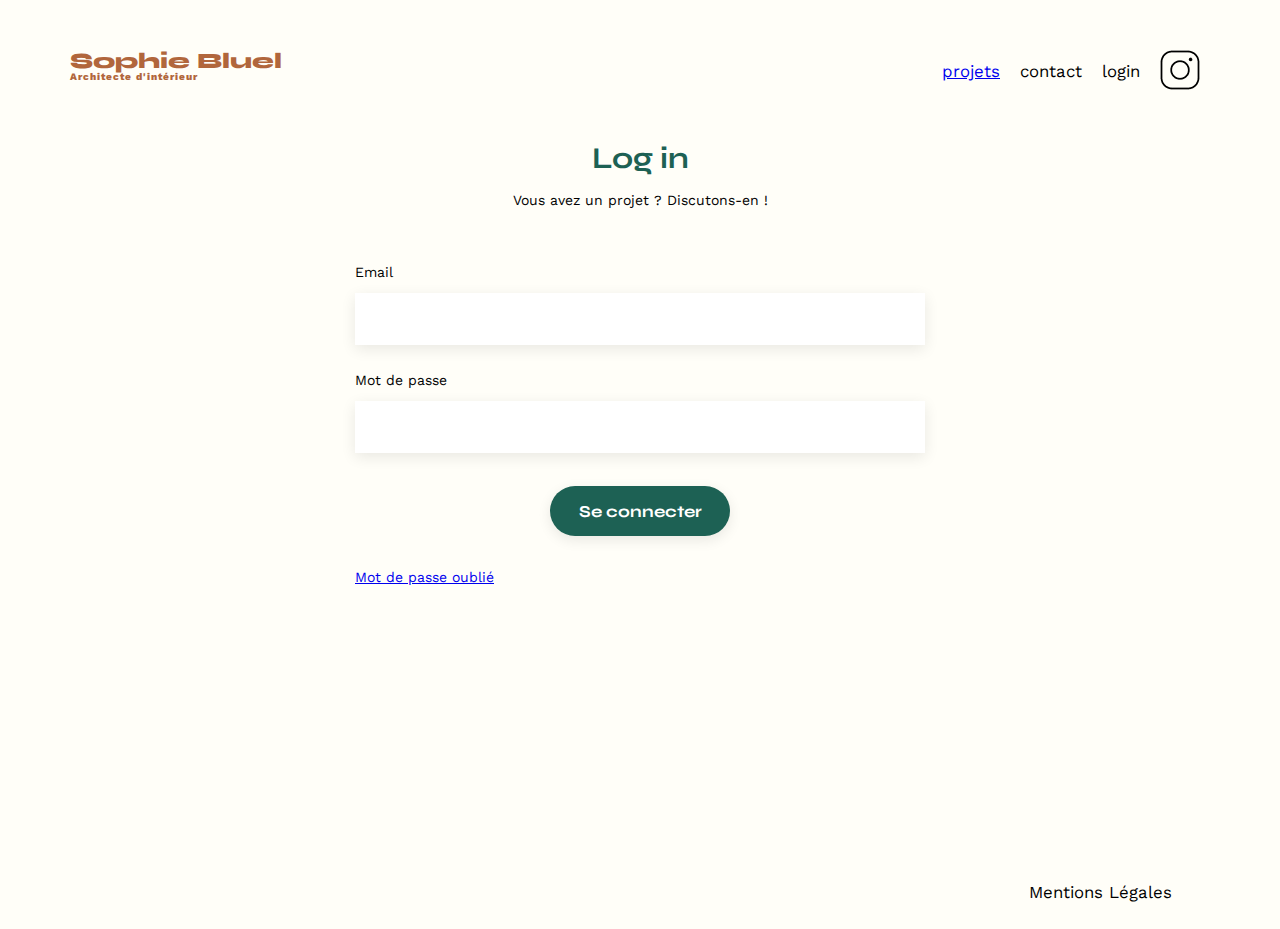
==== FrontEnd/login.html @ 439a0d3c "Added Data retrieve of all work - Added dynamic filters for those works" ====
<!DOCTYPE html>
<html lang="fr">

<head>
	<meta charset="UTF-8">
	<title>Sophie Bluel - Architecte d'intérieur</title>
	<meta name="viewport" content="width=device-width, initial-scale=1.0">
	<link rel="preconnect" href="https://fonts.googleapis.com">
	<link rel="preconnect" href="https://fonts.gstatic.com" crossorigin>
	<link href="https://fonts.googleapis.com/css2?family=Syne:wght@700;800&family=Work+Sans&display=swap"
		rel="stylesheet">
	<meta name="description" content="">
	<link rel="stylesheet" href="./assets/style.css">
	<script src="script.js" defer></script>
</head>

<body>
	<header>
		<h1>Sophie Bluel <span>Architecte d'intérieur</span></h1>
		<nav>
			<ul>
				<li><a href="./index.html">projets</a></li>
				<li>contact</li>
				<li>login</li>
				<li><img src="./assets/icons/instagram.png" alt="Instagram"></li>
			</ul>
		</nav>
	</header>
	<main>
		<section id="login">
			<h2>Log in</h2>
			<p>Vous avez un projet ? Discutons-en !</p>
			<form action="#" method="post">
				<label for="email">Email</label>
				<input type="email" name="email" id="email">
				<label for="password">Mot de passe</label>
				<input type="password" id="pass" name="password" minlength="8" required>
				<input type="submit" value="Se connecter">
			</form>
			<a href="#" class="forgotpw">Mot de passe oublié</a>
		</section>
	</main>

	<footer>
		<nav>
			<ul>
				<li>Mentions Légales</li>
			</ul>
		</nav>
	</footer>
</body>

</html>
---- FrontEnd/assets/style.css ----
/* http://meyerweb.com/eric/tools/css/reset/
   v2.0 | 20110126
   License: none (public domain)
*/

html,
body,
div,
span,
applet,
object,
iframe,
h1,
h2,
h3,
h4,
h5,
h6,
p,
blockquote,
pre,
a,
abbr,
acronym,
address,
big,
cite,
code,
del,
dfn,
em,
img,
ins,
kbd,
q,
s,
samp,
small,
strike,
strong,
sub,
sup,
tt,
var,
b,
u,
i,
center,
dl,
dt,
dd,
ol,
ul,
li,
fieldset,
form,
label,
legend,
table,
caption,
tbody,
tfoot,
thead,
tr,
th,
td,
article,
aside,
canvas,
details,
embed,
figure,
figcaption,
footer,
header,
hgroup,
menu,
nav,
output,
ruby,
section,
summary,
time,
mark,
audio,
video {
	margin: 0;
	padding: 0;
	border: 0;
	font-size: 100%;
	font: inherit;
	vertical-align: baseline;
}
/* HTML5 display-role reset for older browsers */
article,
aside,
details,
figcaption,
figure,
footer,
header,
hgroup,
menu,
nav,
section {
	display: block;
}
body {
	line-height: 1;
}
ol,
ul {
	list-style: none;
}
blockquote,
q {
	quotes: none;
}
blockquote:before,
blockquote:after,
q:before,
q:after {
	content: "";
	content: none;
}
table {
	border-collapse: collapse;
	border-spacing: 0;
}
/** end reset css**/
body {
	max-width: 1140px;
	margin: auto;
	font-family: "Work Sans";
	font-size: 14px;
	height: 100%;
	background-color: #FFFEF8;
}
header {
	display: flex;
	justify-content: space-between;
	margin: 50px 0;
}
section {
	margin: 50px 0;
}

h1 {
	display: flex;
	flex-direction: column;
	font-family: "Syne";
	font-size: 22px;
	font-weight: 800;
	color: #b1663c;
}

h1 > span {
	font-family: "Work Sans";
	font-size: 10px;
	letter-spacing: 0.1em;
}

h2 {
	font-family: "Syne";
	font-weight: 700;
	font-size: 30px;
	color: #1d6154;
}
nav ul {
	display: flex;
	align-items: center;
	list-style-type: none;
}
nav li {
	padding: 0 10px;
	font-size: 1.2em;
}

li:hover {
	color: #b1663c;
}
#introduction {
	display: flex;
	align-items: center;
}
#introduction figure {
	flex: 1;
}
#introduction img {
	display: block;
	margin: auto;
	width: 80%;
}

#introduction article {
	flex: 1;
}
#introduction h2 {
	margin-bottom: 1em;
}

#introduction p {
	margin-bottom: 0.5em;
}
#portfolio h2 {
	text-align: center;
	margin-bottom: 1em;
}
.gallery {
	width: 100%;
	display: grid;
	grid-template-columns: 1fr 1fr 1fr;
	grid-column-gap: 20px;
	grid-row-gap: 20px;
}

.gallery img {
	width: 100%;
}
#contact {
	width: 50%;
	margin: auto;
}
#contact > * {
	text-align: center;
}
#contact h2 {
	margin-bottom: 20px;
}
#contact form {
	text-align: left;
	margin-top: 30px;
	display: flex;
	flex-direction: column;
}

#contact input {
	height: 50px;
	font-size: 1.2em;
	border: none;
	box-shadow: 0px 4px 14px rgba(0, 0, 0, 0.09);
}
#contact label {
	margin: 2em 0 1em 0;
}
#contact textarea {
	border: none;
	box-shadow: 0px 4px 14px rgba(0, 0, 0, 0.09);
}

input[type="submit"] {
	font-family: "Syne";
	font-weight: 700;
	color: white;
	background-color: #1d6154;
	margin: 2em auto;
	width: 180px;
	text-align: center;
	border-radius: 60px;
}

footer nav ul {
	display: flex;
	justify-content: flex-end;
	margin: 2em;
}

/* my code */
.filter-menu {
	display: flex;
	flex-direction: row;
	justify-content: center;
	gap: 10px;
	margin-top: 50px;
	margin-bottom: 50px;
}

.filter-option {
	padding: 9px 30px;
}

.rounded {
	border: 2px solid #1d6154;
	border-radius: 60px;
	color: #1d6154;
	font-family: "Syne";
	font-style: normal;
	font-weight: 700;
	font-size: 16px;
	line-height: 19px;
	text-align: center;
	transform: scale(1);
	transition:transform 150ms ease;
}

.--selected{
	color: #fff;
	background-color: #1d6154;
	/* transform: scale(1.025);
	transition:transform 150ms ease; */
}

.rounded:hover{
	transform: scale(1.025);
	transition:transform 150ms ease;
}


#login {
	width: 50%;
	margin: auto;
	margin-bottom:300px ;
}
#login > * {
	text-align: center;
}
#login h2 {
	margin-bottom: 20px;
}
#login form {
	text-align: left;
	margin-top: 30px;
	display: flex;
	flex-direction: column;
}
#login input {
	height: 50px;
	font-size: 1.2em;
	border: none;
	box-shadow: 0px 4px 14px rgba(0, 0, 0, 0.09);
}
#login label {
	margin: 2em 0 1em 0;
}
#login textarea {
	border: none;
	box-shadow: 0px 4px 14px rgba(0, 0, 0, 0.09);
}
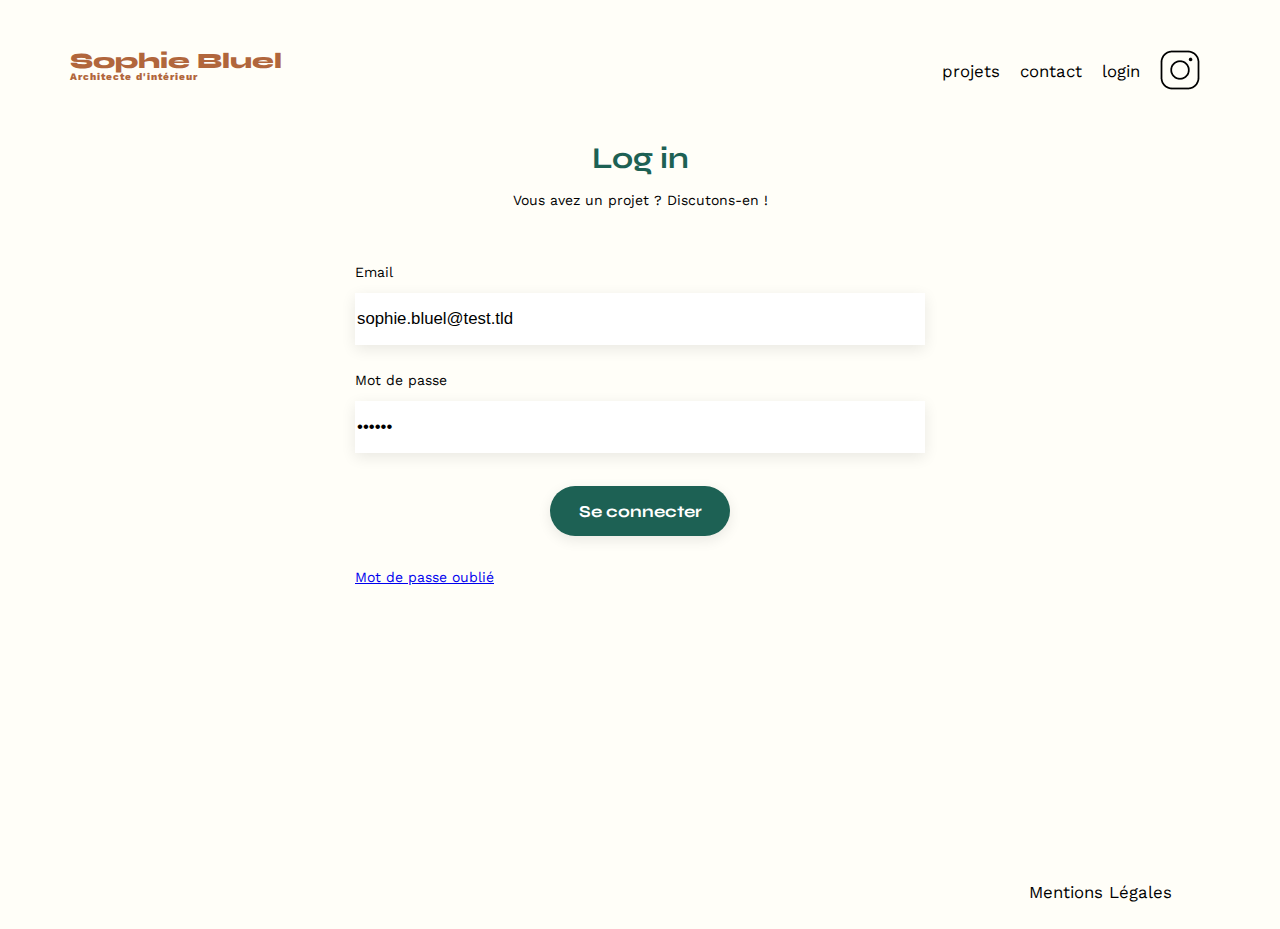
==== commit 458b6fc7: "Delete working dyn, post still having problem with" ====
--- a/FrontEnd/login.html
+++ b/FrontEnd/login.html
@@ -11,7 +11,7 @@
 		rel="stylesheet">
 	<meta name="description" content="">
 	<link rel="stylesheet" href="./assets/style.css">
-	<script src="script.js" defer></script>
+	<script src="login.js" defer></script>
 </head>
 
 <body>
@@ -19,7 +19,7 @@
 		<h1>Sophie Bluel <span>Architecte d'intérieur</span></h1>
 		<nav>
 			<ul>
-				<li><a href="./index.html">projets</a></li>
+				<li><a href="./index.html" id="projB">projets</a></li>
 				<li>contact</li>
 				<li>login</li>
 				<li><img src="./assets/icons/instagram.png" alt="Instagram"></li>
@@ -32,9 +32,9 @@
 			<p>Vous avez un projet ? Discutons-en !</p>
 			<form action="#" method="post">
 				<label for="email">Email</label>
-				<input type="email" name="email" id="email">
-				<label for="password">Mot de passe</label>
-				<input type="password" id="pass" name="password" minlength="8" required>
+				<input type="email" name="email" id="email" value="sophie.bluel@test.tld">
+				<label for="pass">Mot de passe</label>
+				<input type="password" id="pass" name="password" minlength="5" required value="S0phie">
 				<input type="submit" value="Se connecter">
 			</form>
 			<a href="#" class="forgotpw">Mot de passe oublié</a>
--- a/FrontEnd/assets/style.css
+++ b/FrontEnd/assets/style.css
@@ -134,7 +134,7 @@
 	font-family: "Work Sans";
 	font-size: 14px;
 	height: 100%;
-	background-color: #FFFEF8;
+	background-color: #fffef8;
 }
 header {
 	display: flex;
@@ -204,7 +204,7 @@
 }
 #portfolio h2 {
 	text-align: center;
-	margin-bottom: 1em;
+	/* margin-bottom: 1em; */
 }
 .gallery {
 	width: 100%;
@@ -265,7 +265,47 @@
 	margin: 2em;
 }
 
-/* my code */
+/*     -----------------------   my code ----------------------- */
+
+.top-blackLine {
+	display: none;
+	justify-content: center;
+	align-items: center;
+	width: 100%;
+	height: 60px;
+	background: black;
+	position: absolute;
+	top: 0px;
+	left: 0px;
+}
+
+.top-blackLine_nav {
+	display: flex;
+	gap: 25px;
+	align-items: center;
+}
+
+.editionModeBtn {
+	color: white;
+	text-decoration: none;
+}
+
+.publicateChangesBtn {
+	color: black;
+	background-color: white;
+	text-decoration: none;
+	padding: 11px 23px;
+	font-weight: 700;
+	text-align: center;
+	border-radius: 60px;
+	border: 2px solid white;
+	transition: transform 150ms ease;
+}
+
+.--adjustedMainHeader {
+	margin-top: 100px;
+}
+
 .filter-menu {
 	display: flex;
 	flex-direction: row;
@@ -290,26 +330,257 @@
 	line-height: 19px;
 	text-align: center;
 	transform: scale(1);
-	transition:transform 150ms ease;
-}
-
-.--selected{
+	transition: transform 150ms ease;
+}
+
+.--selected {
 	color: #fff;
 	background-color: #1d6154;
-	/* transform: scale(1.025);
-	transition:transform 150ms ease; */
-}
-
-.rounded:hover{
+}
+
+.rounded:hover {
 	transform: scale(1.025);
-	transition:transform 150ms ease;
-}
-
-
+	transition: transform 150ms ease;
+}
+
+.modify {
+	display: none;
+	font-family: "Work Sans";
+	font-size: 14px;
+	text-decoration: none;
+	color: black;
+	cursor: pointer;
+}
+
+.--adjustedmodify {
+	margin-left: 55px;
+	margin-top: 10px;
+}
+
+.--adjustedPortfolioHeader {
+	margin-left: 80px;
+}
+
+#logB {
+	text-decoration: none;
+	color: Black;
+}
+
+#logB:hover {
+	color: #b1663c;
+}
+
+#projB {
+	text-decoration: none;
+	color: Black;
+}
+
+#projB:hover {
+	color: #b1663c;
+}
+
+#portfolio_header {
+	margin-bottom: 1em;
+	display: flex;
+	align-items: center;
+	justify-content: center;
+	gap: 20px;
+}
+
+#modifyProject {
+	color: black;
+	border: none;
+	background-color: #fffef8;
+}
+#modifyProject:hover {
+	transform: scale(1.1);
+	transition: transform 100ms ease;
+}
+
+#sbModal {
+	display: none;
+	position: fixed;
+	box-sizing: border-box;
+	/* 	overflow: hidden; */
+	z-index: 1;
+	margin: auto;
+	overflow: auto;
+	padding: 60px 105px 50px 105px;
+	border-radius: 10px;
+	left: 0;
+	top: 200px;
+	right: 0;
+	bottom: 200px;
+	width: 630px;
+	height: 730px;
+	background: #ffffff;
+	animation: modalAppear 300ms ease-in;
+}
+
+.modal-content {
+	display: flex;
+	flex-direction: column;
+	align-items: center;
+	width: 100%;
+	height: 100%;
+	gap: 40px;
+}
+
+#sbModal .close {
+	font-size: 24px;
+	cursor: pointer;
+	top: 26px;
+	right: 30px;
+	position: absolute;
+	font-weight: bold;
+}
+
+#sbModal .previous {
+	font-size: 16px;
+	cursor: pointer;
+	top: 26px;
+	left: 30px;
+	position: absolute;
+}
+
+.modal_title {
+	font-family: "Work Sans";
+	font-style: normal;
+	font-weight: 400;
+	font-size: 26px;
+	line-height: 30px;
+}
+
+.smlGallery {
+	display: grid;
+	grid-template-columns: 1fr 1fr 1fr 1fr 1fr;
+	grid-column-gap: 9px;
+	grid-row-gap: 12px;
+}
+.smlGallery img {
+	width: 78px;
+	height: 100px;
+	cursor: grab;
+}
+
+.--imgSelected {
+	opacity: 0.5;
+}
+
+.smlGallery i {
+	color: white;
+	position: absolute;
+	top: 5px;
+	right: 5px;
+	background-color: black;
+	padding: 3px;
+	font-size: 10px;
+	cursor: pointer;
+}
+
+.smlGallery figure {
+	position: relative;
+}
+
+.addPic_btn {
+	width: 237px;
+	height: 36px;
+	font-weight: 700;
+}
+
+.delete_btn {
+	width: 237px;
+	height: 17px;
+	font-weight: 400;
+	color: red;
+	border: none;
+	background-color: #fff;
+}
+
+.pic_add-img-label  {
+	display: flex;
+	flex-direction: column;
+	justify-content: center;
+	align-items: center;
+	width: 420px;
+	height: 170px;
+	background: #e8f1f7;
+	border-radius: 5px;
+}
+
+.pic_add-title-label, .pic_add-category-label {
+	margin-top: 30px;
+}
+
+#photo {
+	/* display: none; */
+}
+
+#file-upload-button {
+	background-color: #1d6154;
+}
+
+.addPicIcon {
+	font-size: 64px;
+	color: grey;
+}
+
+.addPic_Description-title {
+	color: #306685;
+	padding: 10px 33px;
+	border-radius: 50px;
+	background-color: #cbd6dc;
+	margin-top: 20px;
+}
+
+.addPic_Description-byline {
+	font-size: 10px;
+	margin-top: 8px;
+}
+
+
+
+.--grayEffect {
+	background: rgba(0, 0, 0, 0.3);
+	animation: smoothingbgcolor 250ms ease;
+}
+
+.--blurEffect {
+	filter: blur(5px);
+	animation: blurEffect 750ms ease;
+}
+
+#submitForm {
+	display: flex;
+	flex-direction: column;
+}
+.select-title,
+.select-category {
+	z-index: 2;
+	box-sizing: border-box;
+	width: 420px;
+	height: 51px;
+	margin-top: 10px;
+	margin-bottom: 20px;
+	border: 0px solid;
+	background-color: transparent;
+	box-shadow: 0px 4px 14px rgba(0, 0, 0, 0.2);
+	outline: none;
+	padding: 0px;
+	font-family: "Work Sans";
+	font-size: 16px;
+}
+
+#submitBtn {
+	padding: 10px 50px;
+	width: 237px;
+}
+
+/*     -----------------------   fin my code ----------------------- */
 #login {
 	width: 50%;
 	margin: auto;
-	margin-bottom:300px ;
+	margin-bottom: 300px;
 }
 #login > * {
 	text-align: center;
@@ -335,4 +606,39 @@
 #login textarea {
 	border: none;
 	box-shadow: 0px 4px 14px rgba(0, 0, 0, 0.09);
-}+}
+
+@keyframes modalAppear {
+	0% {
+		opacity: 0;
+		transform: TranslateY(-5rem);
+	}
+	5% {
+		opacity: 0;
+	}
+	100% {
+		opacity: 1;
+		transform: TranslateY(0rem);
+	}
+}
+
+@keyframes grayEffect {
+	0% {
+		background-color: rgb(255, 254, 248, 1);
+	}
+	40% {
+		background-color: rgb(255, 254, 248, 1);
+	}
+	100% {
+		background: rgba(0, 0, 0, 0.3);
+	}
+}
+
+@keyframes blurEffect {
+	0% {
+		filter: blur(0px);
+	}
+	100% {
+		filter: blur(5px);
+	}
+}
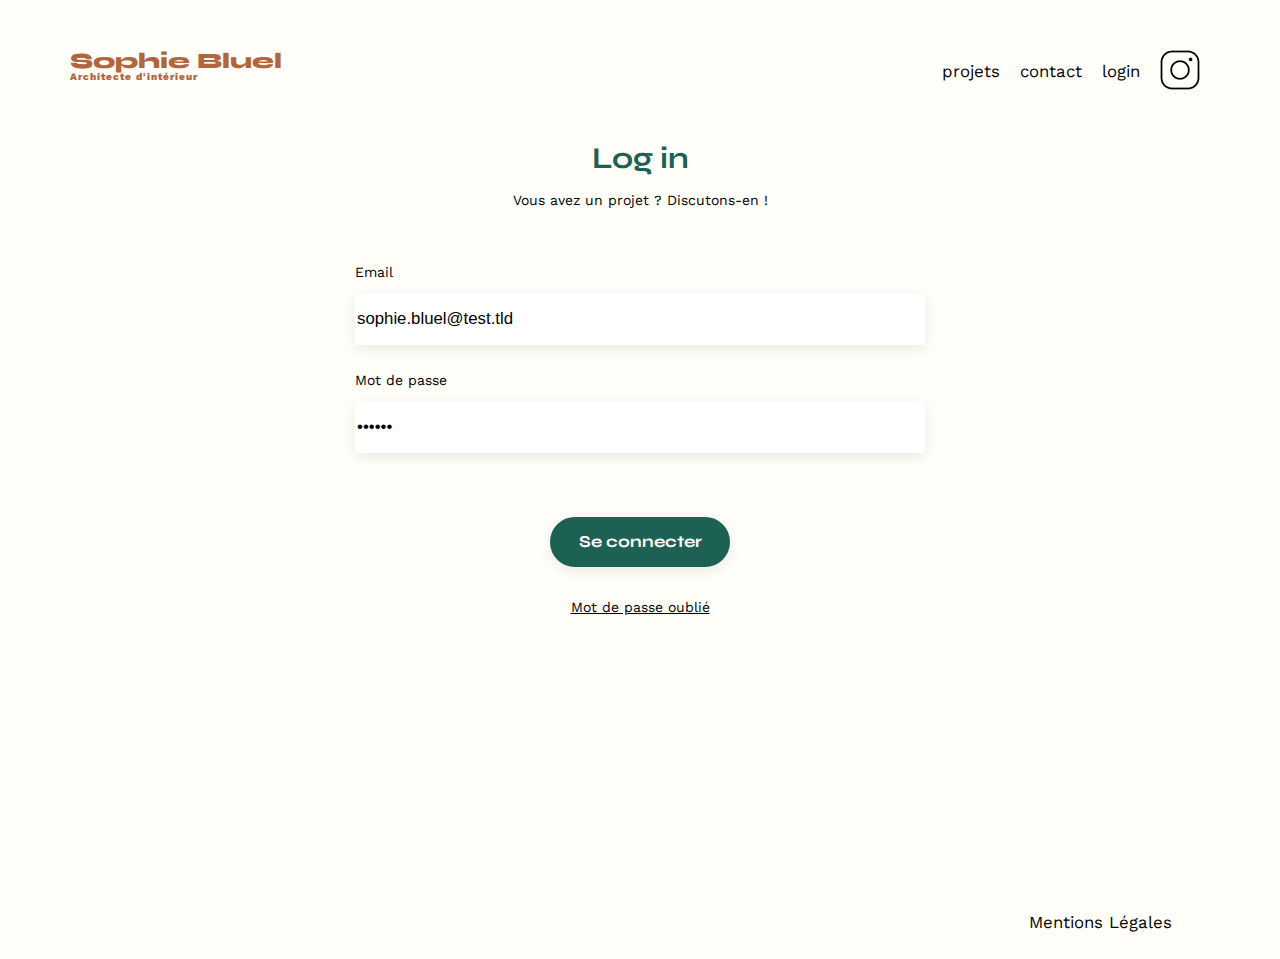
==== commit 49e6cff4: "Add and delete finished, user error message for login finished, have to clean up project" ====
--- a/FrontEnd/login.html
+++ b/FrontEnd/login.html
@@ -34,8 +34,9 @@
 				<label for="email">Email</label>
 				<input type="email" name="email" id="email" value="sophie.bluel@test.tld">
 				<label for="pass">Mot de passe</label>
-				<input type="password" id="pass" name="password" minlength="5" required value="S0phie">
-				<input type="submit" value="Se connecter">
+				<input type="password" id="pass" name="password" minlength="3" required value="S0phie">
+				<p id="loginErr-message"></p>
+				<input type="submit" value="Se connecter" class ="rounded">
 			</form>
 			<a href="#" class="forgotpw">Mot de passe oublié</a>
 		</section>
--- a/FrontEnd/assets/style.css
+++ b/FrontEnd/assets/style.css
@@ -211,11 +211,13 @@
 	display: grid;
 	grid-template-columns: 1fr 1fr 1fr;
 	grid-column-gap: 20px;
-	grid-row-gap: 20px;
+	grid-row-gap: 30px;
 }
 
 .gallery img {
 	width: 100%;
+	height: 100%;
+	object-fit: cover;
 }
 #contact {
 	width: 50%;
@@ -253,7 +255,7 @@
 	font-weight: 700;
 	color: white;
 	background-color: #1d6154;
-	margin: 2em auto;
+	margin: 0px auto 2em auto;
 	width: 180px;
 	text-align: center;
 	border-radius: 60px;
@@ -401,17 +403,16 @@
 	display: none;
 	position: fixed;
 	box-sizing: border-box;
-	/* 	overflow: hidden; */
 	z-index: 1;
 	margin: auto;
 	overflow: auto;
-	padding: 60px 105px 50px 105px;
+	padding: 60px 100px 50px 100px;
 	border-radius: 10px;
 	left: 0;
 	top: 200px;
 	right: 0;
 	bottom: 200px;
-	width: 630px;
+	width: 650px;
 	height: 730px;
 	background: #ffffff;
 	animation: modalAppear 300ms ease-in;
@@ -423,7 +424,6 @@
 	align-items: center;
 	width: 100%;
 	height: 100%;
-	gap: 40px;
 }
 
 #sbModal .close {
@@ -449,6 +449,7 @@
 	font-weight: 400;
 	font-size: 26px;
 	line-height: 30px;
+	margin-bottom: 40px;
 }
 
 .smlGallery {
@@ -456,15 +457,23 @@
 	grid-template-columns: 1fr 1fr 1fr 1fr 1fr;
 	grid-column-gap: 9px;
 	grid-row-gap: 12px;
-}
+	height: 500px;
+	overflow: auto;
+}
+
 .smlGallery img {
 	width: 78px;
 	height: 100px;
-	cursor: grab;
 }
 
 .--imgSelected {
 	opacity: 0.5;
+}
+.--imgSelected::after {
+	content: "";
+	width: 100%;
+	height: 100%;
+	background:red;
 }
 
 .smlGallery i {
@@ -482,10 +491,22 @@
 	position: relative;
 }
 
+.grayLine {
+	margin: 50px 0px 40px 0px;
+	width: 100%;
+	border-top: 2px solid #b3b3b3;
+}
+
 .addPic_btn {
+	display: flex;
 	width: 237px;
 	height: 36px;
+	padding: 10px 48px;
+	font-size: 14px;
 	font-weight: 700;
+	align-items: center;
+	justify-content: center;
+	margin-bottom: 25px;
 }
 
 .delete_btn {
@@ -497,7 +518,7 @@
 	background-color: #fff;
 }
 
-.pic_add-img-label  {
+.pic_add-img-label {
 	display: flex;
 	flex-direction: column;
 	justify-content: center;
@@ -508,12 +529,13 @@
 	border-radius: 5px;
 }
 
-.pic_add-title-label, .pic_add-category-label {
+.pic_add-title-label,
+.pic_add-category-label {
 	margin-top: 30px;
 }
 
 #photo {
-	/* display: none; */
+	display: none;
 }
 
 #file-upload-button {
@@ -537,8 +559,6 @@
 	font-size: 10px;
 	margin-top: 8px;
 }
-
-
 
 .--grayEffect {
 	background: rgba(0, 0, 0, 0.3);
@@ -561,7 +581,7 @@
 	width: 420px;
 	height: 51px;
 	margin-top: 10px;
-	margin-bottom: 20px;
+
 	border: 0px solid;
 	background-color: transparent;
 	box-shadow: 0px 4px 14px rgba(0, 0, 0, 0.2);
@@ -572,6 +592,7 @@
 }
 
 #submitBtn {
+	margin: 0 auto;
 	padding: 10px 50px;
 	width: 237px;
 }
@@ -597,7 +618,7 @@
 #login input {
 	height: 50px;
 	font-size: 1.2em;
-	border: none;
+	/* border: none; */
 	box-shadow: 0px 4px 14px rgba(0, 0, 0, 0.09);
 }
 #login label {
@@ -606,6 +627,51 @@
 #login textarea {
 	border: none;
 	box-shadow: 0px 4px 14px rgba(0, 0, 0, 0.09);
+}
+
+#email, #pass {
+	border:none;
+}
+
+/*     -----------------------  my code ----------------------- */
+
+.loginErr {
+	background-color: rgba(255, 68, 68, 0.445);
+	border: 2px solid rgba(255, 68, 68, 0.445);
+	animation: shake 100ms ease-in 4;
+}
+
+.forgotpw {
+	display: flex;
+	justify-content: center;
+	color: black;
+}
+
+#loginErr-message {
+	display:flex;
+	justify-content: center;
+	height: 24px;
+	margin: 20px 0px 20px 0px;
+	font-size: 16px;
+	color: red;
+}
+
+@keyframes shake {
+	0% {
+		transform: translateX(0px);
+	}
+	25% {
+		transform: translateX(-8px);
+	}
+	50% {
+		transform: translateX(0px);
+	}
+	75% {
+		transform: translateX(8px);
+	}
+	100% {
+		transform: translateX(0px);
+	}
 }
 
 @keyframes modalAppear {
